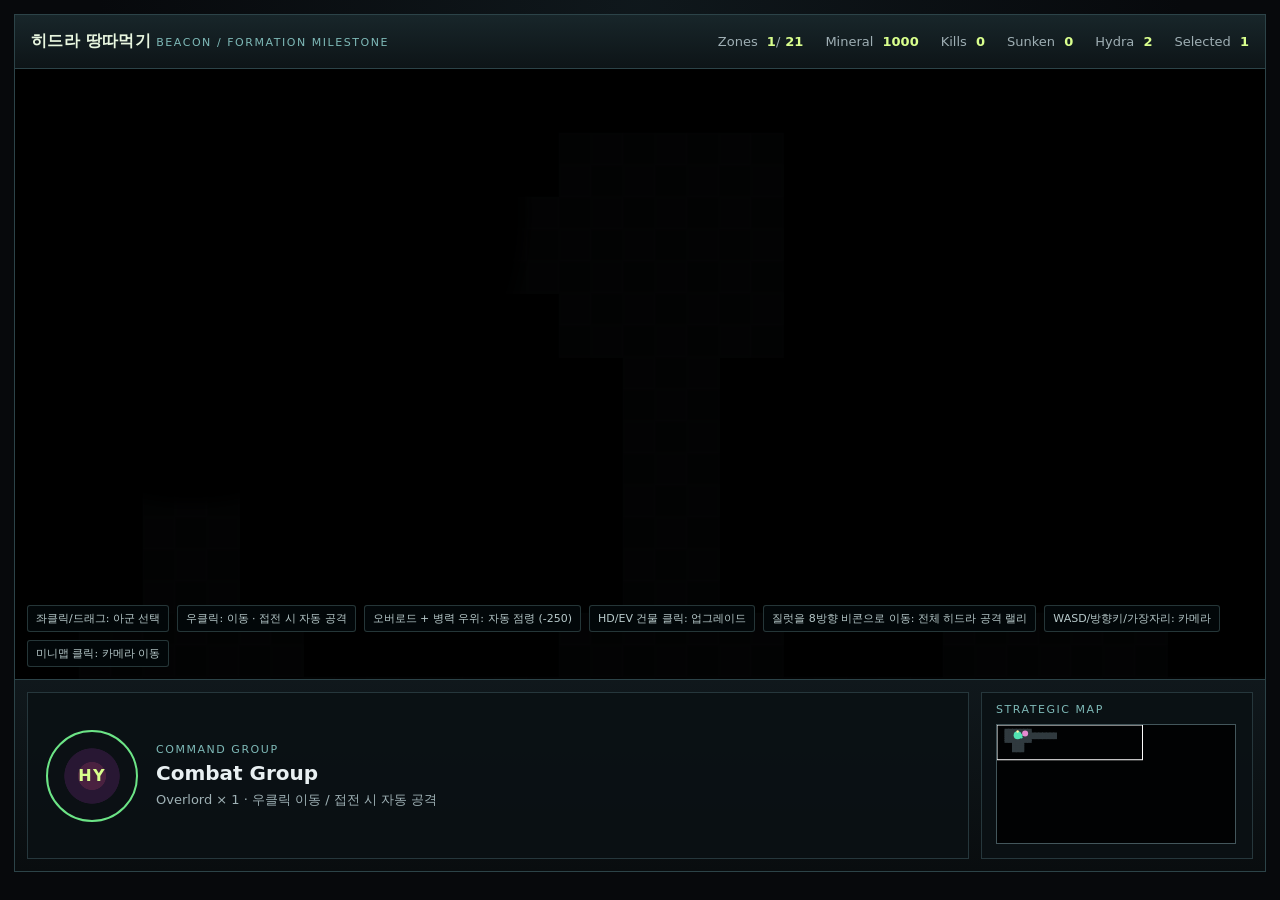
==== public/index-v3.html @ a614ae4a "feat: add beacon rally and hydra formation movement" ====
<!doctype html>
<html lang="ko">
<head>
  <meta charset="utf-8">
  <meta name="viewport" content="width=device-width, initial-scale=1">
  <title>히드라 땅따먹기 프로토타입</title>
  <link rel="stylesheet" href="/public/styles.css">
</head>
<body>
  <main class="shell">
    <header class="hud">
      <div><strong>히드라 땅따먹기</strong> <span class="phase">BEACON / FORMATION MILESTONE</span></div>
      <div class="stats">
        <span>Zones <b id="ownedZoneCount">1</b>/<b id="zoneCount">21</b></span>
        <span>Mineral <b id="mineralCount">1000</b></span>
        <span>Kills <b id="killCount">0</b></span>
        <span>Sunken <b id="sunkenKillCount">0</b></span>
        <span>Hydra <b id="hydraCount">0</b></span>
        <span>Selected <b id="selectionCount">1</b></span>
      </div>
    </header>

    <section class="viewport-wrap">
      <canvas id="game" aria-label="게임 전장"></canvas>
      <div class="help">
        <span>좌클릭/드래그: 아군 선택</span>
        <span>우클릭: 이동 · 접전 시 자동 공격</span>
        <span>오버로드 + 병력 우위: 자동 점령 (-250)</span>
        <span>HD/EV 건물 클릭: 업그레이드</span>
        <span>질럿을 8방향 비콘으로 이동: 전체 히드라 공격 랠리</span>
        <span>WASD/방향키/가장자리: 카메라</span>
        <span>미니맵 클릭: 카메라 이동</span>
      </div>
    </section>

    <section class="bottom-panel">
      <div class="unit-card">
        <div class="portrait" id="portraitLabel">HY</div>
        <div class="selection-copy">
          <div class="eyebrow">COMMAND GROUP</div>
          <h2 id="selectionTitle">Combat Group</h2>
          <p id="unitStatus">접전 시 자동 공격 · 성큰 파괴 후 오버로드로 점령하세요.</p>
          <div class="upgrade-panel" id="upgradePanel" hidden>
            <div class="upgrade-stats" id="upgradeStats"></div>
            <div class="upgrade-actions">
              <button type="button" data-upgrade="attack">공격력</button>
              <button type="button" data-upgrade="defense">방어력</button>
              <button type="button" data-upgrade="range">사거리</button>
              <button type="button" data-upgrade="speed">이동속도</button>
            </div>
            <div class="balance-note" id="balanceNote"></div>
          </div>
        </div>
      </div>
      <div class="map-card">
        <div class="eyebrow">STRATEGIC MAP</div>
        <canvas id="minimap" width="240" height="120" aria-label="미니맵"></canvas>
      </div>
    </section>
  </main>

  <script type="module" src="/public/game-v3.mjs"></script>
</body>
</html>
---- public/styles.css ----
* {
  box-sizing: border-box;
}

:root {
  color-scheme: dark;
  font-family: Inter, ui-sans-serif, system-ui, -apple-system, BlinkMacSystemFont, "Segoe UI", sans-serif;
  background: #07090c;
  color: #e9f0f2;
}

body {
  margin: 0;
  min-width: 960px;
  min-height: 100vh;
  background:
    radial-gradient(circle at top, rgba(36, 61, 68, 0.28), transparent 34rem),
    #07090c;
}

.shell {
  width: min(1400px, 100%);
  margin: 0 auto;
  padding: 14px;
}

.hud {
  min-height: 54px;
  display: flex;
  align-items: center;
  justify-content: space-between;
  gap: 24px;
  padding: 0 16px;
  border: 1px solid #2c4348;
  border-bottom: 0;
  background: linear-gradient(180deg, #18262a, #0d1417);
}

.hud strong {
  color: #e8f6df;
  letter-spacing: 0.02em;
}

.phase,
.eyebrow {
  color: #7eb9b7;
  font-size: 11px;
  letter-spacing: 0.14em;
}

.stats {
  display: flex;
  gap: 22px;
  font-size: 13px;
  color: #9fafb4;
}

.stats b {
  color: #d9ff8d;
  margin-left: 5px;
}

.viewport-wrap {
  position: relative;
  height: min(68vh, 760px);
  min-height: 520px;
  overflow: hidden;
  border: 1px solid #2c4348;
  background: #000;
}

#game {
  display: block;
  width: 100%;
  height: 100%;
  cursor: crosshair;
}

.help {
  position: absolute;
  left: 12px;
  bottom: 12px;
  display: flex;
  flex-wrap: wrap;
  gap: 8px;
  pointer-events: none;
}

.help span {
  padding: 5px 8px;
  border: 1px solid rgba(140, 190, 190, 0.26);
  border-radius: 3px;
  background: rgba(3, 10, 12, 0.76);
  color: #b7c9ca;
  font-size: 11px;
}

.bottom-panel {
  display: grid;
  grid-template-columns: 1fr 272px;
  gap: 12px;
  min-height: 168px;
  padding: 12px;
  border: 1px solid #2c4348;
  border-top: 0;
  background: linear-gradient(180deg, #10181c, #090d0f);
}

.unit-card,
.map-card {
  border: 1px solid #26373c;
  background: rgba(10, 17, 20, 0.92);
}

.unit-card {
  display: flex;
  align-items: center;
  gap: 18px;
  padding: 18px;
}

.portrait {
  display: grid;
  place-items: center;
  width: 92px;
  height: 92px;
  border: 2px solid #6ce486;
  border-radius: 50%;
  background:
    radial-gradient(circle, #4a2140 0 22%, #281733 23% 44%, #0b1014 45%);
  color: #d9ff8d;
  font-weight: 800;
  letter-spacing: 0.08em;
}

.unit-card h2 {
  margin: 5px 0 6px;
  font-size: 20px;
}

.unit-card p {
  margin: 0;
  color: #9fb1b5;
  font-size: 13px;
}

.map-card {
  padding: 10px 14px 14px;
}

#minimap {
  display: block;
  width: 240px;
  height: 120px;
  margin-top: 8px;
  border: 1px solid #43565b;
  background: #000;
  image-rendering: pixelated;
}

.selection-copy {
  flex: 1;
  min-width: 0;
}

.upgrade-panel {
  margin-top: 14px;
  padding-top: 12px;
  border-top: 1px solid #26373c;
}

.upgrade-panel[hidden] {
  display: none;
}

.upgrade-stats {
  margin-bottom: 10px;
  color: #b9c9cc;
  font-size: 12px;
  line-height: 1.5;
}

.upgrade-actions {
  display: grid;
  grid-template-columns: repeat(2, minmax(150px, 1fr));
  gap: 8px;
  max-width: 520px;
}

.upgrade-actions button {
  min-height: 38px;
  padding: 8px 10px;
  border: 1px solid #446167;
  border-radius: 3px;
  background: linear-gradient(180deg, #1a3034, #102025);
  color: #dce9e6;
  font: inherit;
  font-size: 12px;
  text-align: left;
  cursor: pointer;
}

.upgrade-actions button:hover:not(:disabled) {
  border-color: #73d89b;
  background: linear-gradient(180deg, #21413d, #14302e);
}

.upgrade-actions button:disabled {
  opacity: 0.4;
  cursor: not-allowed;
}

.balance-note {
  margin-top: 9px;
  color: #d4c891;
  font-size: 11px;
  line-height: 1.45;
}
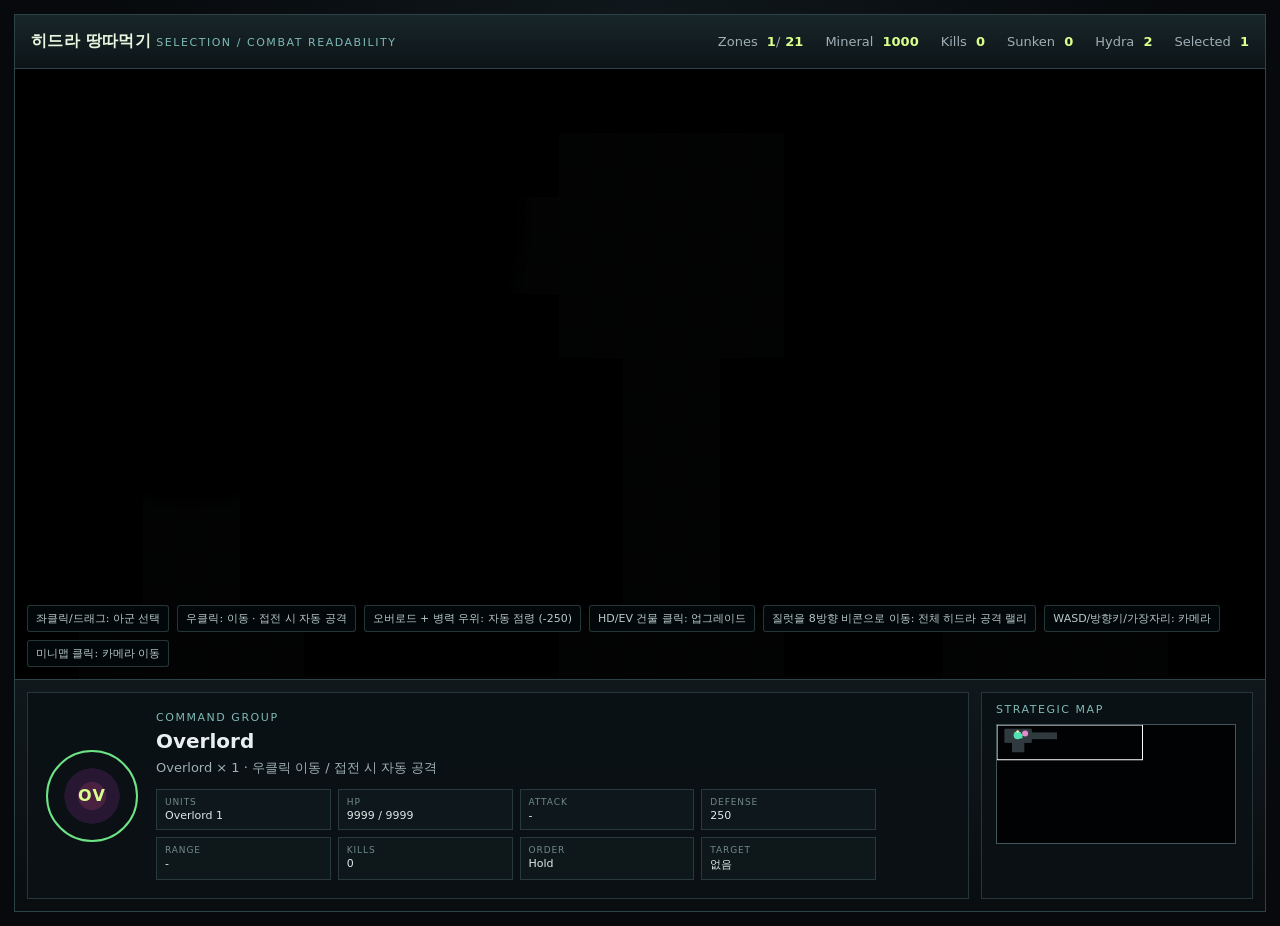
==== commit 27592577: "feat: improve combat selection feedback" ====
--- a/public/index-v3.html
+++ b/public/index-v3.html
@@ -5,11 +5,12 @@
   <meta name="viewport" content="width=device-width, initial-scale=1">
   <title>히드라 땅따먹기 프로토타입</title>
   <link rel="stylesheet" href="/public/styles.css">
+  <link rel="stylesheet" href="/public/selection-ui.css">
 </head>
 <body>
   <main class="shell">
     <header class="hud">
-      <div><strong>히드라 땅따먹기</strong> <span class="phase">BEACON / FORMATION MILESTONE</span></div>
+      <div><strong>히드라 땅따먹기</strong> <span class="phase">SELECTION / COMBAT READABILITY</span></div>
       <div class="stats">
         <span>Zones <b id="ownedZoneCount">1</b>/<b id="zoneCount">21</b></span>
         <span>Mineral <b id="mineralCount">1000</b></span>
@@ -40,6 +41,7 @@
           <div class="eyebrow">COMMAND GROUP</div>
           <h2 id="selectionTitle">Combat Group</h2>
           <p id="unitStatus">접전 시 자동 공격 · 성큰 파괴 후 오버로드로 점령하세요.</p>
+          <div class="selection-details" id="selectionDetails" aria-live="polite"></div>
           <div class="upgrade-panel" id="upgradePanel" hidden>
             <div class="upgrade-stats" id="upgradeStats"></div>
             <div class="upgrade-actions">
--- a/public/selection-ui.css
+++ b/public/selection-ui.css
@@ -0,0 +1,38 @@
+.selection-details {
+  display: grid;
+  grid-template-columns: repeat(4, minmax(105px, 1fr));
+  gap: 7px;
+  margin-top: 12px;
+  max-width: 720px;
+}
+
+.selection-detail {
+  min-width: 0;
+  padding: 7px 8px;
+  border: 1px solid rgba(91, 124, 130, 0.34);
+  background: rgba(16, 28, 31, 0.72);
+}
+
+.selection-detail .label {
+  display: block;
+  margin-bottom: 2px;
+  color: #70898e;
+  font-size: 9px;
+  letter-spacing: 0.1em;
+  text-transform: uppercase;
+}
+
+.selection-detail .value {
+  display: block;
+  overflow: hidden;
+  color: #dbe9e7;
+  font-size: 11px;
+  text-overflow: ellipsis;
+  white-space: nowrap;
+}
+
+@media (max-width: 1100px) {
+  .selection-details {
+    grid-template-columns: repeat(2, minmax(120px, 1fr));
+  }
+}
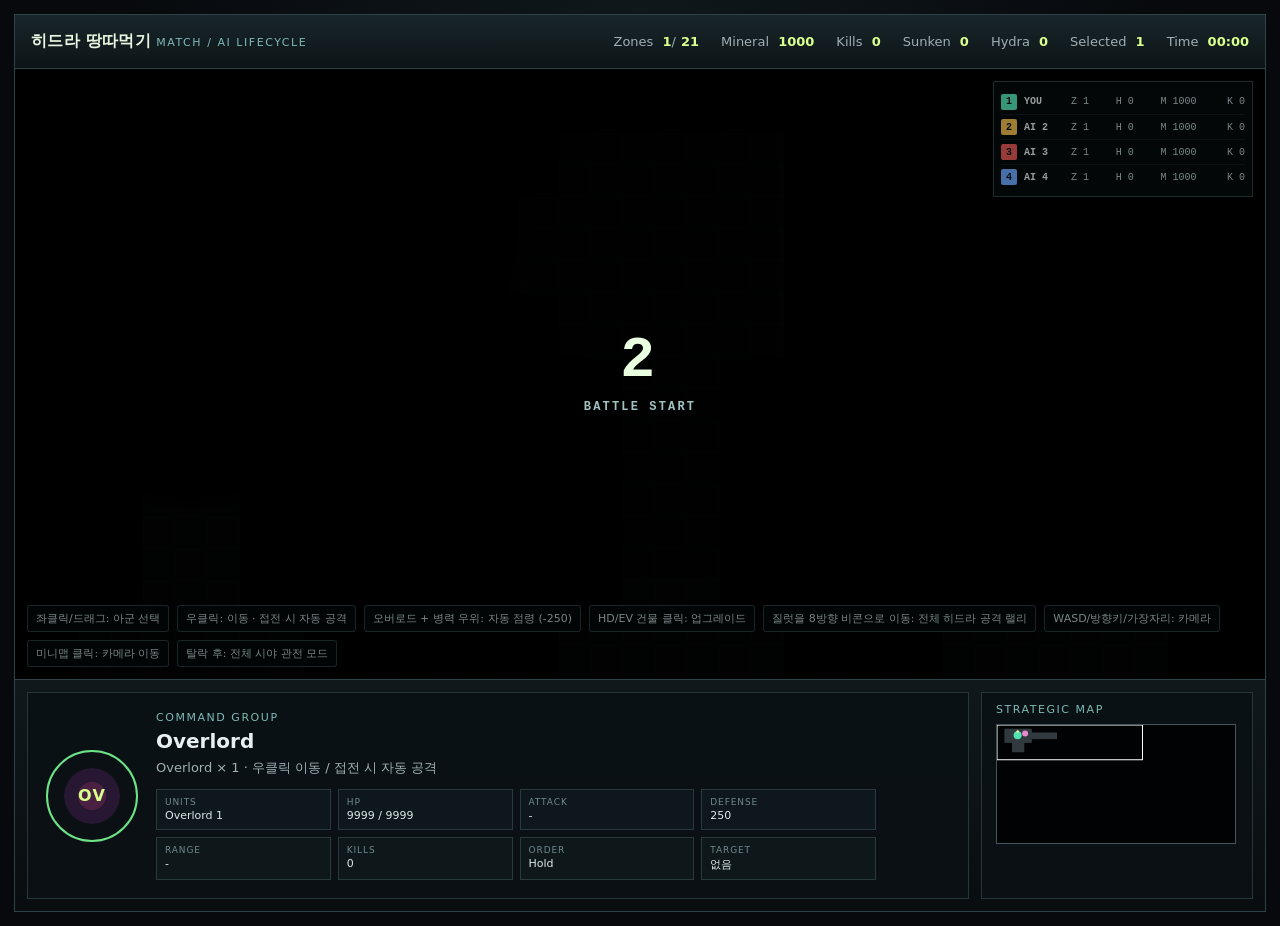
==== commit e214ebc7: "feat: add match lifecycle and AI opponents" ====
--- a/public/index-v3.html
+++ b/public/index-v3.html
@@ -6,11 +6,12 @@
   <title>히드라 땅따먹기 프로토타입</title>
   <link rel="stylesheet" href="/public/styles.css">
   <link rel="stylesheet" href="/public/selection-ui.css">
+  <link rel="stylesheet" href="/public/match-ui.css">
 </head>
 <body>
   <main class="shell">
     <header class="hud">
-      <div><strong>히드라 땅따먹기</strong> <span class="phase">SELECTION / COMBAT READABILITY</span></div>
+      <div><strong>히드라 땅따먹기</strong> <span class="phase">MATCH / AI LIFECYCLE</span></div>
       <div class="stats">
         <span>Zones <b id="ownedZoneCount">1</b>/<b id="zoneCount">21</b></span>
         <span>Mineral <b id="mineralCount">1000</b></span>
@@ -18,11 +19,17 @@
         <span>Sunken <b id="sunkenKillCount">0</b></span>
         <span>Hydra <b id="hydraCount">0</b></span>
         <span>Selected <b id="selectionCount">1</b></span>
+        <span>Time <b class="match-clock" id="matchTimer">00:00</b></span>
       </div>
     </header>
 
     <section class="viewport-wrap">
       <canvas id="game" aria-label="게임 전장"></canvas>
+      <div class="team-board" id="teamBoard" aria-label="팀 상태판"></div>
+      <div class="match-overlay" id="matchOverlay" hidden>
+        <div class="match-overlay-title"></div>
+        <div class="match-overlay-subtitle"></div>
+      </div>
       <div class="help">
         <span>좌클릭/드래그: 아군 선택</span>
         <span>우클릭: 이동 · 접전 시 자동 공격</span>
@@ -31,6 +38,7 @@
         <span>질럿을 8방향 비콘으로 이동: 전체 히드라 공격 랠리</span>
         <span>WASD/방향키/가장자리: 카메라</span>
         <span>미니맵 클릭: 카메라 이동</span>
+        <span>탈락 후: 전체 시야 관전 모드</span>
       </div>
     </section>
 
@@ -61,6 +69,6 @@
     </section>
   </main>
 
-  <script type="module" src="/public/game-v3.mjs"></script>
+  <script type="module" src="/public/match-runtime.mjs"></script>
 </body>
 </html>
--- a/public/match-ui.css
+++ b/public/match-ui.css
@@ -0,0 +1,95 @@
+.match-clock {
+  min-width: 48px;
+  font-variant-numeric: tabular-nums;
+}
+
+.team-board {
+  position: absolute;
+  top: 12px;
+  right: 12px;
+  z-index: 4;
+  width: 260px;
+  padding: 7px;
+  border: 1px solid rgba(117, 157, 164, 0.38);
+  background: rgba(5, 12, 15, 0.84);
+  backdrop-filter: blur(4px);
+  pointer-events: none;
+}
+
+.team-row {
+  display: grid;
+  grid-template-columns: 18px 42px repeat(4, 1fr);
+  align-items: center;
+  gap: 5px;
+  min-height: 25px;
+  color: #b9cbce;
+  font: 10px ui-monospace, monospace;
+}
+
+.team-row + .team-row {
+  border-top: 1px solid rgba(105, 133, 139, 0.16);
+}
+
+.team-row.eliminated {
+  opacity: 0.42;
+  text-decoration: line-through;
+}
+
+.team-badge {
+  display: grid;
+  place-items: center;
+  width: 16px;
+  height: 16px;
+  border-radius: 2px;
+  color: #071013;
+  font-weight: 900;
+}
+
+.team-name {
+  color: #e5efef;
+  font-weight: 700;
+}
+
+.team-status {
+  text-align: right;
+}
+
+.match-overlay {
+  position: absolute;
+  inset: 0;
+  z-index: 7;
+  display: grid;
+  place-content: center;
+  text-align: center;
+  pointer-events: none;
+  background: rgba(0, 0, 0, 0.34);
+}
+
+.match-overlay[hidden] {
+  display: none;
+}
+
+.match-overlay[data-mode="spectating"] {
+  place-content: start center;
+  padding-top: 72px;
+  background: transparent;
+}
+
+.match-overlay-title {
+  color: #eaffe0;
+  font: 800 58px/1 ui-monospace, monospace;
+  letter-spacing: 0.08em;
+  text-shadow: 0 2px 20px #000;
+}
+
+.match-overlay[data-mode="spectating"] .match-overlay-title {
+  font-size: 22px;
+  color: #ffc779;
+}
+
+.match-overlay-subtitle {
+  margin-top: 10px;
+  color: #9fc3c2;
+  font: 700 12px/1.3 ui-monospace, monospace;
+  letter-spacing: 0.18em;
+}
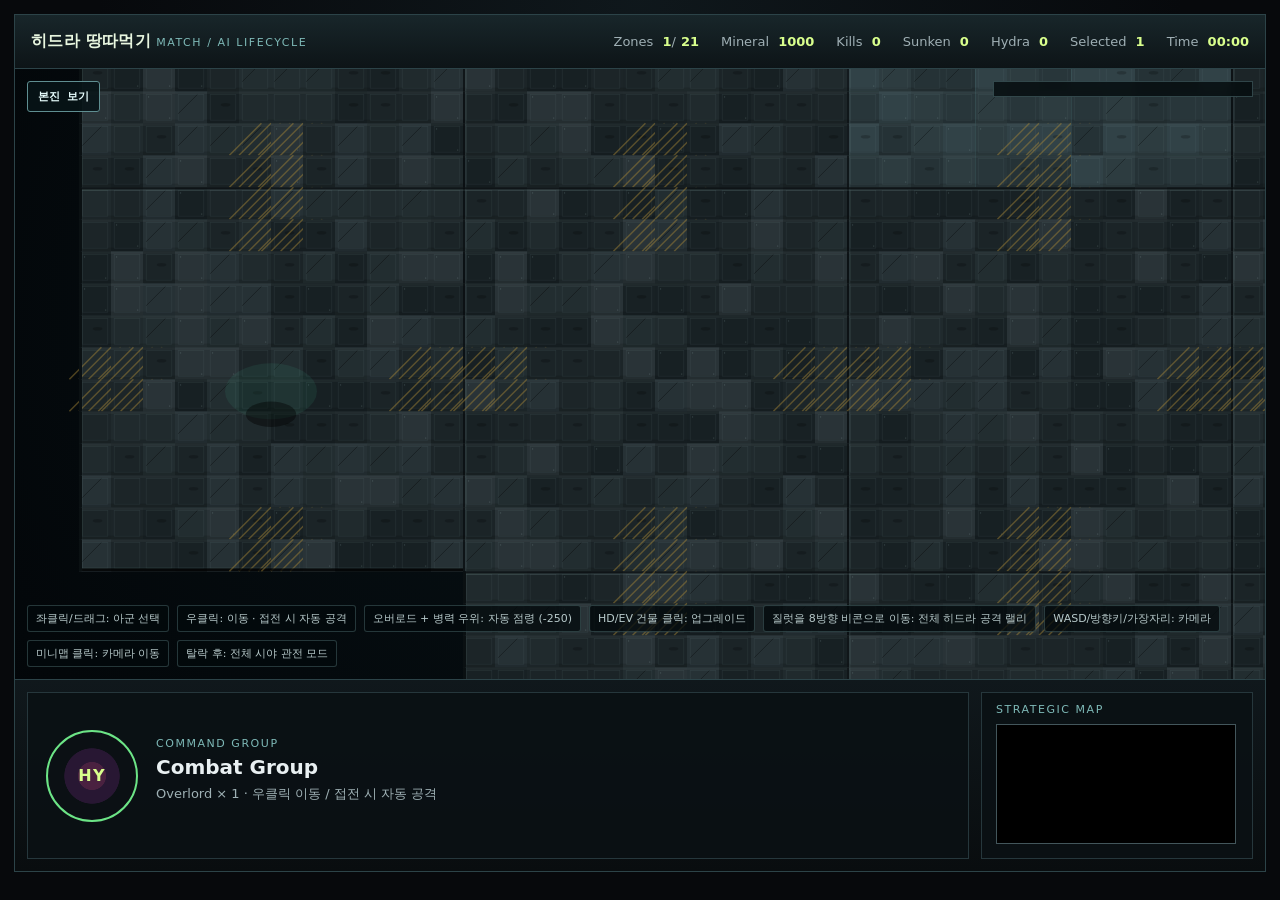
==== commit cdbc1687: "fix: center classic mode on local base" ====
--- a/public/index-v3.html
+++ b/public/index-v3.html
@@ -40,6 +40,7 @@
         <span>미니맵 클릭: 카메라 이동</span>
         <span>탈락 후: 전체 시야 관전 모드</span>
       </div>
+      <button class="home-camera" id="homeCameraButton" type="button">본진 보기</button>
     </section>
 
     <section class="bottom-panel">
--- a/public/styles.css
+++ b/public/styles.css
@@ -11,7 +11,7 @@
 
 body {
   margin: 0;
-  min-width: 960px;
+  min-width: 320px;
   min-height: 100vh;
   background:
     radial-gradient(circle at top, rgba(36, 61, 68, 0.28), transparent 34rem),
@@ -93,6 +93,20 @@
   background: rgba(3, 10, 12, 0.76);
   color: #b7c9ca;
   font-size: 11px;
+}
+
+.home-camera {
+  position: absolute;
+  top: 12px;
+  left: 12px;
+  z-index: 6;
+  padding: 7px 10px;
+  border: 1px solid #5f8e91;
+  border-radius: 3px;
+  background: rgba(7, 20, 23, 0.88);
+  color: #e9ffff;
+  font: 700 11px ui-monospace, monospace;
+  cursor: pointer;
 }
 
 .bottom-panel {
@@ -216,3 +230,24 @@
   font-size: 11px;
   line-height: 1.45;
 }
+
+@media (max-width: 700px) {
+  .shell { padding: 6px; }
+
+  .hud {
+    align-items: flex-start;
+    flex-direction: column;
+    gap: 8px;
+    padding: 10px;
+  }
+
+  .stats {
+    flex-wrap: wrap;
+    gap: 6px 12px;
+    font-size: 11px;
+  }
+
+  .viewport-wrap { height: 58svh; min-height: 420px; }
+  .bottom-panel { grid-template-columns: 1fr; }
+  .map-card #minimap { width: 100%; height: auto; }
+}
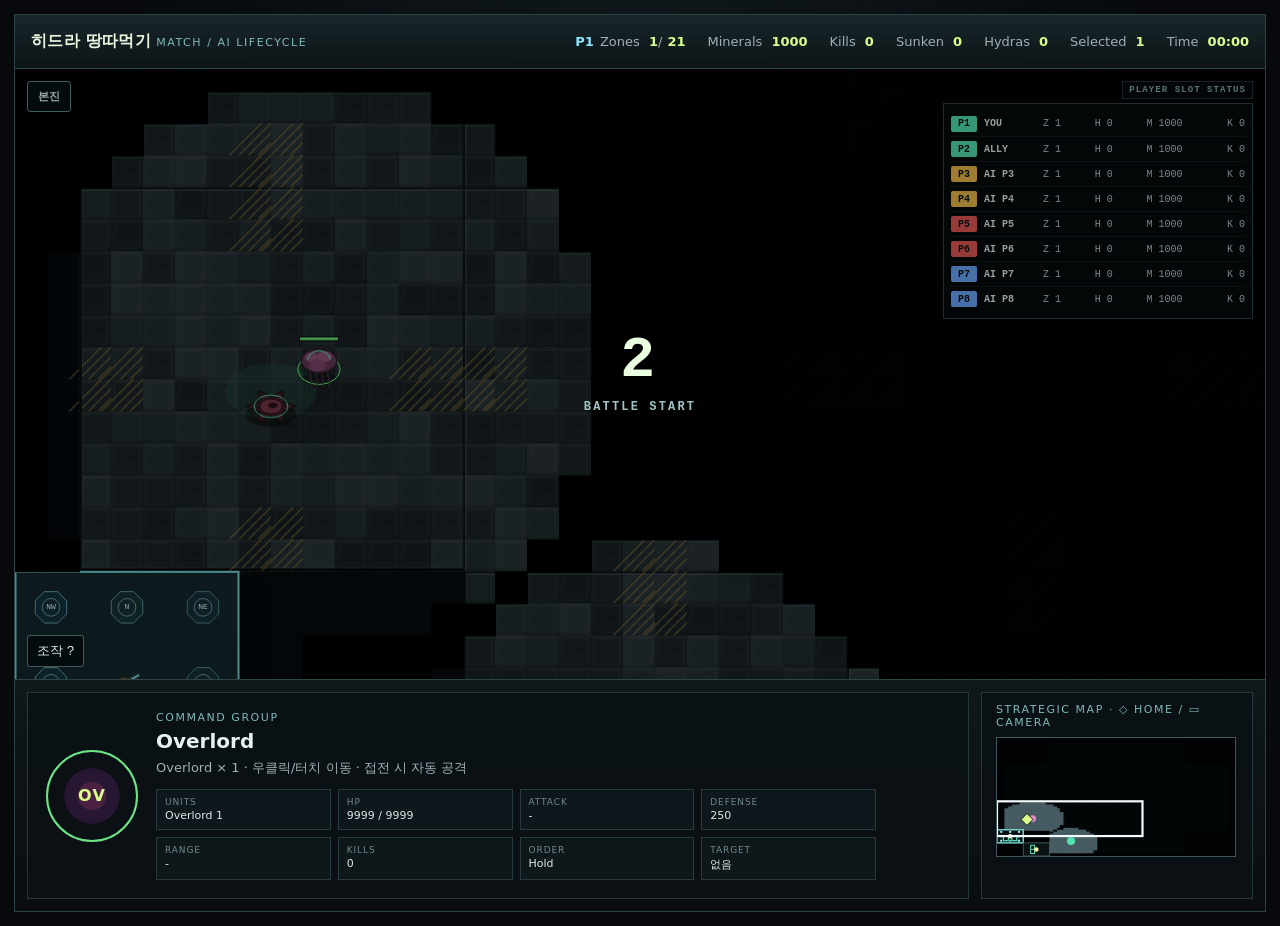
==== commit 6e1125e6: "Fix Hydra gameplay, visibility, controls, and large-army movement" ====
--- a/public/index-v3.html
+++ b/public/index-v3.html
@@ -8,39 +8,51 @@
   <link rel="stylesheet" href="/public/selection-ui.css">
   <link rel="stylesheet" href="/public/match-ui.css">
 </head>
-<body>
+<body class="booting" aria-busy="true">
   <main class="shell">
     <header class="hud">
       <div><strong>히드라 땅따먹기</strong> <span class="phase">MATCH / AI LIFECYCLE</span></div>
-      <div class="stats">
-        <span>Zones <b id="ownedZoneCount">1</b>/<b id="zoneCount">21</b></span>
-        <span>Mineral <b id="mineralCount">1000</b></span>
-        <span>Kills <b id="killCount">0</b></span>
-        <span>Sunken <b id="sunkenKillCount">0</b></span>
-        <span>Hydra <b id="hydraCount">0</b></span>
-        <span>Selected <b id="selectionCount">1</b></span>
-        <span>Time <b class="match-clock" id="matchTimer">00:00</b></span>
+      <div class="stats" aria-label="플레이어 슬롯 기준 상태">
+        <span><b class="scope" id="hudScopeLabel"></b> Zones <b id="ownedZoneCount"></b>/<b id="zoneCount"></b></span>
+        <span>Minerals <b id="mineralCount"></b></span>
+        <span>Kills <b id="killCount"></b></span>
+        <span>Sunken <b id="sunkenKillCount"></b></span>
+        <span>Hydras <b id="hydraCount"></b></span>
+        <span>Selected <b id="selectionCount"></b></span>
+        <span>Time <b class="match-clock" id="matchTimer"></b></span>
       </div>
     </header>
 
     <section class="viewport-wrap">
       <canvas id="game" aria-label="게임 전장"></canvas>
-      <div class="team-board" id="teamBoard" aria-label="팀 상태판"></div>
+      <div class="team-board-wrap">
+        <div class="team-board-label">PLAYER SLOT STATUS</div>
+        <div class="team-board" id="teamBoard" aria-label="플레이어 슬롯 상태판"></div>
+      </div>
       <div class="match-overlay" id="matchOverlay" hidden>
         <div class="match-overlay-title"></div>
         <div class="match-overlay-subtitle"></div>
+        <div class="match-overlay-actions" id="matchOverlayActions" hidden>
+          <button id="restartMatchButton" type="button">다시 시작</button>
+          <button id="backLobbyButton" type="button">로비로</button>
+        </div>
       </div>
-      <div class="help">
-        <span>좌클릭/드래그: 아군 선택</span>
+      <button class="help-toggle" id="helpToggleButton" type="button" aria-expanded="false" aria-controls="helpPanel">조작 ?</button>
+      <div class="help" id="helpPanel" hidden>
+        <span>좌클릭/드래그: 내 유닛 선택</span>
         <span>우클릭: 이동 · 접전 시 자동 공격</span>
+        <span>모바일: 탭 선택 · 이동 버튼 후 목적지 탭 · 드래그 카메라</span>
         <span>오버로드 + 병력 우위: 자동 점령 (-250)</span>
         <span>HD/EV 건물 클릭: 업그레이드</span>
-        <span>질럿을 8방향 비콘으로 이동: 전체 히드라 공격 랠리</span>
+        <span>질럿을 비콘으로 이동: 내 P 슬롯 히드라만 공격 랠리</span>
         <span>WASD/방향키/가장자리: 카메라</span>
-        <span>미니맵 클릭: 카메라 이동</span>
+        <span>미니맵 탭: 카메라 이동</span>
         <span>탈락 후: 전체 시야 관전 모드</span>
       </div>
-      <button class="home-camera" id="homeCameraButton" type="button">본진 보기</button>
+      <div class="viewport-actions">
+        <button class="home-camera" id="homeCameraButton" type="button">본진</button>
+        <button class="touch-move" id="touchMoveButton" type="button" aria-pressed="false">이동</button>
+      </div>
     </section>
 
     <section class="bottom-panel">
@@ -64,12 +76,12 @@
         </div>
       </div>
       <div class="map-card">
-        <div class="eyebrow">STRATEGIC MAP</div>
+        <div class="eyebrow">STRATEGIC MAP · ◇ HOME / ▭ CAMERA</div>
         <canvas id="minimap" width="240" height="120" aria-label="미니맵"></canvas>
       </div>
     </section>
   </main>
 
-  <script type="module" src="/public/match-runtime.mjs"></script>
+  <script type="module" src="/public/game-v3.mjs"></script>
 </body>
 </html>
--- a/public/styles.css
+++ b/public/styles.css
@@ -24,6 +24,10 @@
   padding: 14px;
 }
 
+body.booting .shell {
+  visibility: hidden;
+}
+
 .hud {
   min-height: 54px;
   display: flex;
@@ -74,25 +78,43 @@
   width: 100%;
   height: 100%;
   cursor: crosshair;
+  touch-action: none;
+  user-select: none;
 }
 
 .help {
   position: absolute;
   left: 12px;
   bottom: 12px;
-  display: flex;
-  flex-wrap: wrap;
-  gap: 8px;
-  pointer-events: none;
-}
-
-.help span {
-  padding: 5px 8px;
+  z-index: 6;
+  max-width: min(720px, calc(100% - 24px));
   border: 1px solid rgba(140, 190, 190, 0.26);
-  border-radius: 3px;
-  background: rgba(3, 10, 12, 0.76);
+  border-radius: 4px;
+  background: rgba(3, 10, 12, 0.8);
   color: #b7c9ca;
   font-size: 11px;
+}
+
+.help summary {
+  padding: 6px 9px;
+  cursor: pointer;
+  color: #d8eeee;
+  font-weight: 700;
+  user-select: none;
+}
+
+.help-items {
+  display: flex;
+  flex-wrap: wrap;
+  gap: 6px;
+  padding: 0 8px 8px;
+}
+
+.help span {
+  padding: 4px 7px;
+  border: 1px solid rgba(140, 190, 190, 0.18);
+  border-radius: 3px;
+  background: rgba(7, 18, 20, 0.72);
 }
 
 .home-camera {
@@ -170,6 +192,7 @@
   border: 1px solid #43565b;
   background: #000;
   image-rendering: pixelated;
+  touch-action: none;
 }
 
 .selection-copy {
@@ -231,6 +254,55 @@
   line-height: 1.45;
 }
 
+.touch-controls {
+  display: none;
+  position: absolute;
+  left: 12px;
+  top: 54px;
+  z-index: 6;
+  gap: 8px;
+  align-items: flex-start;
+}
+
+.touch-controls button {
+  min-width: 42px;
+  min-height: 42px;
+  border: 1px solid #5f8e91;
+  border-radius: 5px;
+  background: rgba(7, 20, 23, 0.88);
+  color: #e9ffff;
+  font: 700 12px ui-monospace, monospace;
+  touch-action: manipulation;
+}
+
+.touch-controls #touchMoveMode[aria-pressed="true"] {
+  border-color: #d9ff8d;
+  color: #d9ff8d;
+  background: rgba(34, 63, 38, 0.92);
+}
+
+.touch-camera-pad {
+  display: grid;
+  grid-template-columns: repeat(3, 42px);
+  grid-template-areas:
+    ". up ."
+    "left home right"
+    ". down .";
+  gap: 3px;
+}
+
+.touch-camera-pad [data-camera="up"] { grid-area: up; }
+.touch-camera-pad [data-camera="left"] { grid-area: left; }
+.touch-camera-pad [data-camera="home"] { grid-area: home; }
+.touch-camera-pad [data-camera="right"] { grid-area: right; }
+.touch-camera-pad [data-camera="down"] { grid-area: down; }
+
+@media (pointer: coarse) {
+  .touch-controls { display: flex; }
+  .home-camera { display: none; }
+  .help { bottom: 8px; }
+}
+
 @media (max-width: 700px) {
   .shell { padding: 6px; }
 
@@ -251,3 +323,46 @@
   .bottom-panel { grid-template-columns: 1fr; }
   .map-card #minimap { width: 100%; height: auto; }
 }
+
+.help-toggle {
+  position: absolute;
+  left: 12px;
+  bottom: 12px;
+  z-index: 7;
+  padding: 6px 9px;
+  border: 1px solid rgba(140, 190, 190, 0.44);
+  border-radius: 3px;
+  background: rgba(3, 10, 12, 0.9);
+  color: #d7e8e9;
+  cursor: pointer;
+}
+
+.help[hidden] { display: none; }
+.help:not([hidden]) { bottom: 48px; padding: 8px; display: flex; flex-wrap: wrap; gap: 7px; }
+.help:not([hidden]) span { display: inline-block; }
+
+.viewport-actions {
+  position: absolute;
+  top: 12px;
+  left: 12px;
+  z-index: 6;
+  display: flex;
+  gap: 7px;
+}
+
+.viewport-actions .home-camera { position: static; }
+.touch-move {
+  display: none;
+  padding: 7px 10px;
+  border: 1px solid #5f8e91;
+  border-radius: 3px;
+  background: rgba(7, 20, 23, 0.88);
+  color: #e9ffff;
+  font: 700 11px ui-monospace, monospace;
+}
+.touch-move[aria-pressed="true"] { border-color: #d9ff8d; color: #d9ff8d; }
+.stats .scope { margin-left: 0; margin-right: 2px; color: #8be8ff; }
+
+@media (pointer: coarse), (max-width: 900px) {
+  .touch-move { display: inline-block; }
+}
--- a/public/match-ui.css
+++ b/public/match-ui.css
@@ -3,12 +3,29 @@
   font-variant-numeric: tabular-nums;
 }
 
-.team-board {
+.team-board-wrap {
   position: absolute;
   top: 12px;
   right: 12px;
   z-index: 4;
-  width: 260px;
+  width: 310px;
+  pointer-events: none;
+}
+
+.team-board-label {
+  margin: 0 0 4px auto;
+  width: max-content;
+  padding: 3px 6px;
+  border: 1px solid rgba(117, 157, 164, 0.28);
+  background: rgba(5, 12, 15, 0.82);
+  color: #86afb5;
+  font: 700 9px ui-monospace, monospace;
+  letter-spacing: 0.12em;
+}
+
+.team-board {
+  position: static;
+  width: 310px;
   padding: 7px;
   border: 1px solid rgba(117, 157, 164, 0.38);
   background: rgba(5, 12, 15, 0.84);
@@ -18,7 +35,7 @@
 
 .team-row {
   display: grid;
-  grid-template-columns: 18px 42px repeat(4, 1fr);
+  grid-template-columns: 28px 54px repeat(4, 1fr);
   align-items: center;
   gap: 5px;
   min-height: 25px;
@@ -38,7 +55,7 @@
 .team-badge {
   display: grid;
   place-items: center;
-  width: 16px;
+  width: 26px;
   height: 16px;
   border-radius: 2px;
   color: #071013;
@@ -93,3 +110,26 @@
   font: 700 12px/1.3 ui-monospace, monospace;
   letter-spacing: 0.18em;
 }
+
+.match-overlay-actions {
+  display: flex;
+  justify-content: center;
+  gap: 8px;
+  margin-top: 18px;
+  pointer-events: auto;
+}
+
+.match-overlay-actions[hidden] {
+  display: none;
+}
+
+.match-overlay-actions button {
+  min-width: 110px;
+  min-height: 38px;
+  border: 1px solid #6e9ea1;
+  border-radius: 4px;
+  background: rgba(9, 25, 29, 0.94);
+  color: #efffff;
+  font: 700 12px ui-monospace, monospace;
+  cursor: pointer;
+}
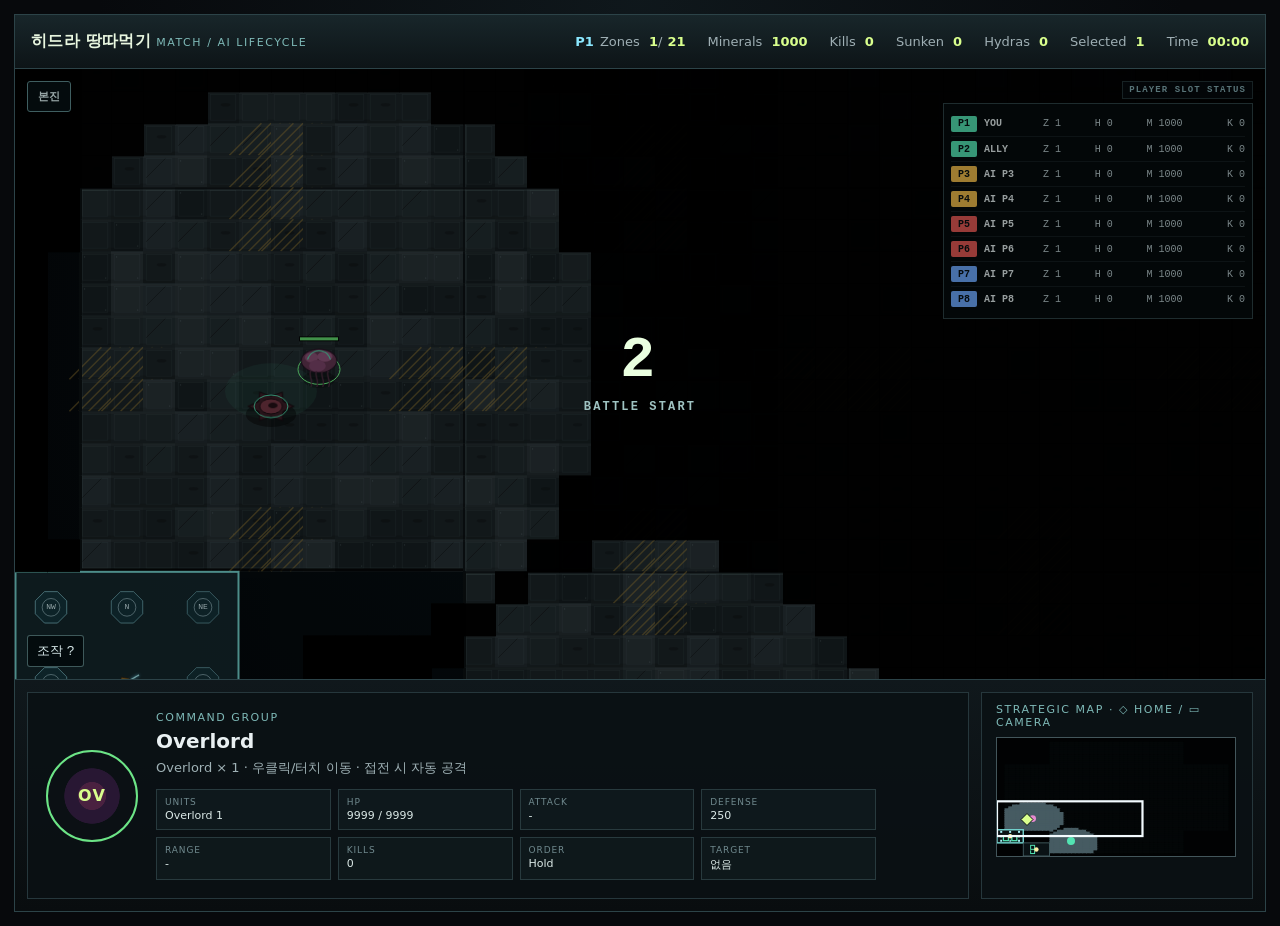
==== commit e100cdc7: "Improve classic pacing and RTS controls from playtesting" ====
--- a/public/index-v3.html
+++ b/public/index-v3.html
@@ -40,10 +40,11 @@
       <button class="help-toggle" id="helpToggleButton" type="button" aria-expanded="false" aria-controls="helpPanel">조작 ?</button>
       <div class="help" id="helpPanel" hidden>
         <span>좌클릭/드래그: 내 유닛 선택</span>
-        <span>우클릭: 이동 · 접전 시 자동 공격</span>
+        <span>1: 히드라 전체 · 2: 오버로드 · 3: 비콘 질럿 · 4: HD · 5: EV · Space: 선택 위치 보기</span>
+        <span>우클릭: 공격 이동 · 적과 만나면 멈춰 교전</span>
         <span>모바일: 탭 선택 · 이동 버튼 후 목적지 탭 · 드래그 카메라</span>
         <span>오버로드 + 병력 우위: 자동 점령 (-250)</span>
-        <span>HD/EV 건물 클릭: 업그레이드</span>
+        <span>HD/EV 건물 클릭: 업그레이드 · Shift+클릭: 공격/방어 5단계 연속 구매</span>
         <span>질럿을 비콘으로 이동: 내 P 슬롯 히드라만 공격 랠리</span>
         <span>WASD/방향키/가장자리: 카메라</span>
         <span>미니맵 탭: 카메라 이동</span>
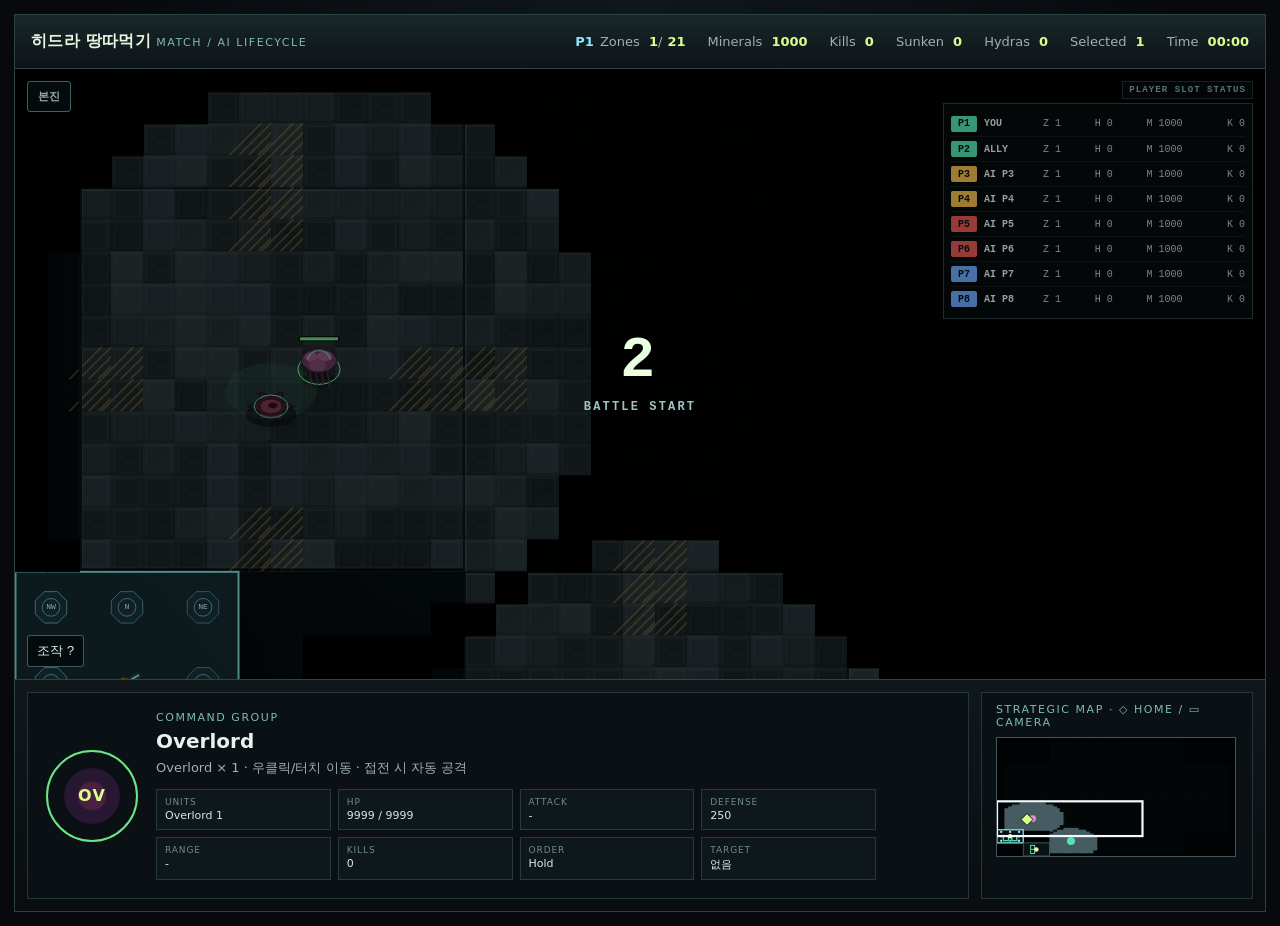
==== commit 2e7fe8db: "Improve Hydra controls, movement smoothness, and frame performance" ====
--- a/public/index-v3.html
+++ b/public/index-v3.html
@@ -39,8 +39,8 @@
       </div>
       <button class="help-toggle" id="helpToggleButton" type="button" aria-expanded="false" aria-controls="helpPanel">조작 ?</button>
       <div class="help" id="helpPanel" hidden>
-        <span>좌클릭/드래그: 내 유닛 선택</span>
-        <span>1: 히드라 전체 · 2: 오버로드 · 3: 비콘 질럿 · 4: HD · 5: EV · Space: 선택 위치 보기</span>
+        <span>좌클릭/드래그: 내 유닛 선택 · 한 번에 최대 24기</span>
+        <span>1: 화면 중심 근처 히드라 24기 · 2: 오버로드 · 3: 비콘 질럿 · 4: HD · 5: EV · Space: 선택 위치 보기</span>
         <span>우클릭: 공격 이동 · 적과 만나면 멈춰 교전</span>
         <span>모바일: 탭 선택 · 이동 버튼 후 목적지 탭 · 드래그 카메라</span>
         <span>오버로드 + 병력 우위: 자동 점령 (-250)</span>
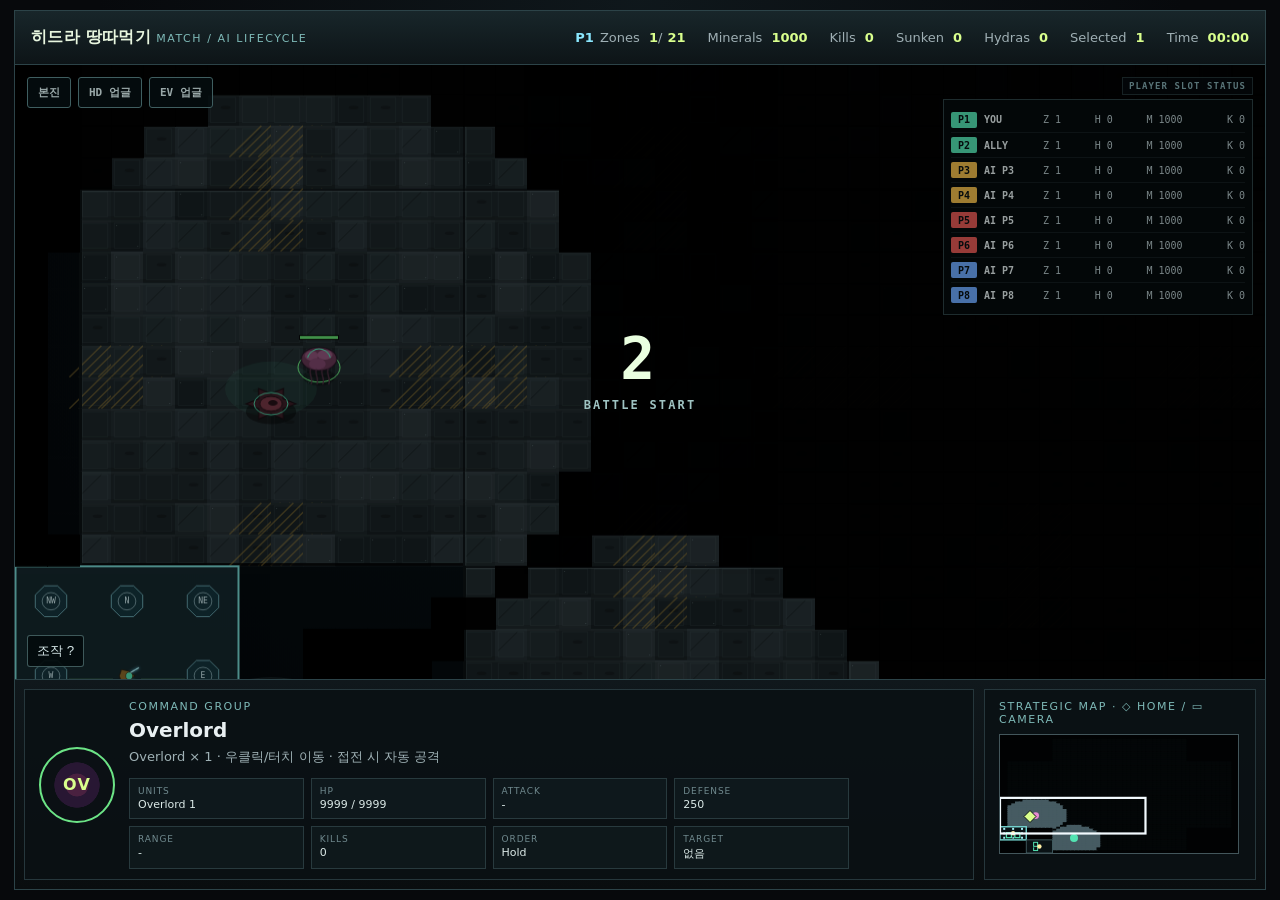
==== commit 57a95b48: "Move upgrades into battlefield HUD and preserve combat selection" ====
--- a/public/index-v3.html
+++ b/public/index-v3.html
@@ -52,8 +52,30 @@
       </div>
       <div class="viewport-actions">
         <button class="home-camera" id="homeCameraButton" type="button">본진</button>
+        <button class="quick-upgrade" id="hydraDenButton" type="button">HD 업글</button>
+        <button class="quick-upgrade" id="evolutionButton" type="button">EV 업글</button>
         <button class="touch-move" id="touchMoveButton" type="button" aria-pressed="false">이동</button>
       </div>
+      <aside class="upgrade-panel battlefield-upgrade-panel" id="upgradePanel" hidden aria-label="업그레이드 패널">
+        <div class="upgrade-panel-head">
+          <div>
+            <div class="eyebrow">UPGRADE CONSOLE</div>
+            <strong id="upgradeBuildingLabel">업그레이드</strong>
+          </div>
+          <div class="upgrade-panel-tools">
+            <span class="upgrade-hint">Shift+클릭 ×5</span>
+            <button class="upgrade-close" id="upgradeCloseButton" type="button" aria-label="업그레이드 패널 닫기">닫기 ×</button>
+          </div>
+        </div>
+        <div class="upgrade-stats" id="upgradeStats"></div>
+        <div class="upgrade-actions">
+          <button type="button" data-upgrade="attack">공격력</button>
+          <button type="button" data-upgrade="defense">방어력</button>
+          <button type="button" data-upgrade="range">사거리</button>
+          <button type="button" data-upgrade="speed">이동속도</button>
+        </div>
+        <div class="balance-note" id="balanceNote"></div>
+      </aside>
     </section>
 
     <section class="bottom-panel">
@@ -64,16 +86,6 @@
           <h2 id="selectionTitle">Combat Group</h2>
           <p id="unitStatus">접전 시 자동 공격 · 성큰 파괴 후 오버로드로 점령하세요.</p>
           <div class="selection-details" id="selectionDetails" aria-live="polite"></div>
-          <div class="upgrade-panel" id="upgradePanel" hidden>
-            <div class="upgrade-stats" id="upgradeStats"></div>
-            <div class="upgrade-actions">
-              <button type="button" data-upgrade="attack">공격력</button>
-              <button type="button" data-upgrade="defense">방어력</button>
-              <button type="button" data-upgrade="range">사거리</button>
-              <button type="button" data-upgrade="speed">이동속도</button>
-            </div>
-            <div class="balance-note" id="balanceNote"></div>
-          </div>
         </div>
       </div>
       <div class="map-card">
--- a/public/styles.css
+++ b/public/styles.css
@@ -13,6 +13,7 @@
   margin: 0;
   min-width: 320px;
   min-height: 100vh;
+  overflow: hidden;
   background:
     radial-gradient(circle at top, rgba(36, 61, 68, 0.28), transparent 34rem),
     #07090c;
@@ -20,8 +21,11 @@
 
 .shell {
   width: min(1400px, 100%);
+  height: 100dvh;
   margin: 0 auto;
-  padding: 14px;
+  padding: 10px 14px;
+  display: grid;
+  grid-template-rows: auto minmax(0, 1fr) auto;
 }
 
 body.booting .shell {
@@ -66,8 +70,7 @@
 
 .viewport-wrap {
   position: relative;
-  height: min(68vh, 760px);
-  min-height: 520px;
+  min-height: 0;
   overflow: hidden;
   border: 1px solid #2c4348;
   background: #000;
@@ -134,9 +137,9 @@
 .bottom-panel {
   display: grid;
   grid-template-columns: 1fr 272px;
-  gap: 12px;
-  min-height: 168px;
-  padding: 12px;
+  gap: 10px;
+  min-height: 132px;
+  padding: 9px;
   border: 1px solid #2c4348;
   border-top: 0;
   background: linear-gradient(180deg, #10181c, #090d0f);
@@ -151,15 +154,15 @@
 .unit-card {
   display: flex;
   align-items: center;
-  gap: 18px;
-  padding: 18px;
+  gap: 14px;
+  padding: 10px 14px;
 }
 
 .portrait {
   display: grid;
   place-items: center;
-  width: 92px;
-  height: 92px;
+  width: 76px;
+  height: 76px;
   border: 2px solid #6ce486;
   border-radius: 50%;
   background:
@@ -200,28 +203,76 @@
   min-width: 0;
 }
 
-.upgrade-panel {
-  margin-top: 14px;
-  padding-top: 12px;
-  border-top: 1px solid #26373c;
-}
-
 .upgrade-panel[hidden] {
   display: none;
 }
 
+.battlefield-upgrade-panel {
+  position: absolute;
+  left: 50%;
+  bottom: 14px;
+  z-index: 8;
+  width: min(660px, calc(100% - 28px));
+  transform: translateX(-50%);
+  padding: 12px;
+  border: 1px solid rgba(115, 216, 155, 0.7);
+  border-radius: 6px;
+  background: rgba(5, 15, 18, 0.94);
+  box-shadow: 0 10px 34px rgba(0, 0, 0, 0.48);
+  backdrop-filter: blur(8px);
+  pointer-events: auto;
+}
+
+.upgrade-panel-head {
+  display: flex;
+  align-items: center;
+  justify-content: space-between;
+  gap: 12px;
+  margin-bottom: 8px;
+}
+
+.upgrade-panel-head strong {
+  display: block;
+  margin-top: 2px;
+  color: #eaffd9;
+  font-size: 14px;
+}
+
+.upgrade-panel-tools {
+  display: flex;
+  align-items: center;
+  gap: 8px;
+}
+
+.upgrade-hint {
+  color: #d9ff8d;
+  font: 700 10px ui-monospace, monospace;
+}
+
+.upgrade-close {
+  min-height: 28px;
+  padding: 4px 8px;
+  border: 1px solid #526d72;
+  border-radius: 3px;
+  background: rgba(12, 27, 31, 0.9);
+  color: #cbdadb;
+  font: 700 10px ui-monospace, monospace;
+  cursor: pointer;
+}
+.upgrade-close:hover { border-color: #d9ff8d; color: #f2ffd9; }
+
 .upgrade-stats {
-  margin-bottom: 10px;
+  margin-bottom: 8px;
   color: #b9c9cc;
-  font-size: 12px;
-  line-height: 1.5;
+  font-size: 11px;
+  line-height: 1.45;
 }
 
 .upgrade-actions {
   display: grid;
-  grid-template-columns: repeat(2, minmax(150px, 1fr));
-  gap: 8px;
-  max-width: 520px;
+  grid-template-columns: repeat(4, minmax(118px, 1fr));
+  gap: 7px;
+  max-width: none;
 }
 
 .upgrade-actions button {
@@ -304,7 +355,8 @@
 }
 
 @media (max-width: 700px) {
-  .shell { padding: 6px; }
+  body { overflow: auto; }
+  .shell { height: auto; min-height: 100dvh; padding: 6px; display: block; }
 
   .hud {
     align-items: flex-start;
@@ -351,6 +403,17 @@
 }
 
 .viewport-actions .home-camera { position: static; }
+.quick-upgrade {
+  padding: 7px 10px;
+  border: 1px solid #5f8e91;
+  border-radius: 3px;
+  background: rgba(7, 20, 23, 0.88);
+  color: #e9ffff;
+  font: 700 11px ui-monospace, monospace;
+  cursor: pointer;
+}
+.quick-upgrade:hover { border-color: #73d89b; color: #d9ff8d; }
+.quick-upgrade[aria-pressed="true"] { border-color: #d9ff8d; color: #d9ff8d; background: rgba(30, 57, 36, 0.92); }
 .touch-move {
   display: none;
   padding: 7px 10px;
@@ -365,4 +428,6 @@
 
 @media (pointer: coarse), (max-width: 900px) {
   .touch-move { display: inline-block; }
-}
+  .battlefield-upgrade-panel { bottom: 8px; width: min(560px, calc(100% - 16px)); }
+  .upgrade-actions { grid-template-columns: repeat(2, minmax(118px, 1fr)); }
+}
